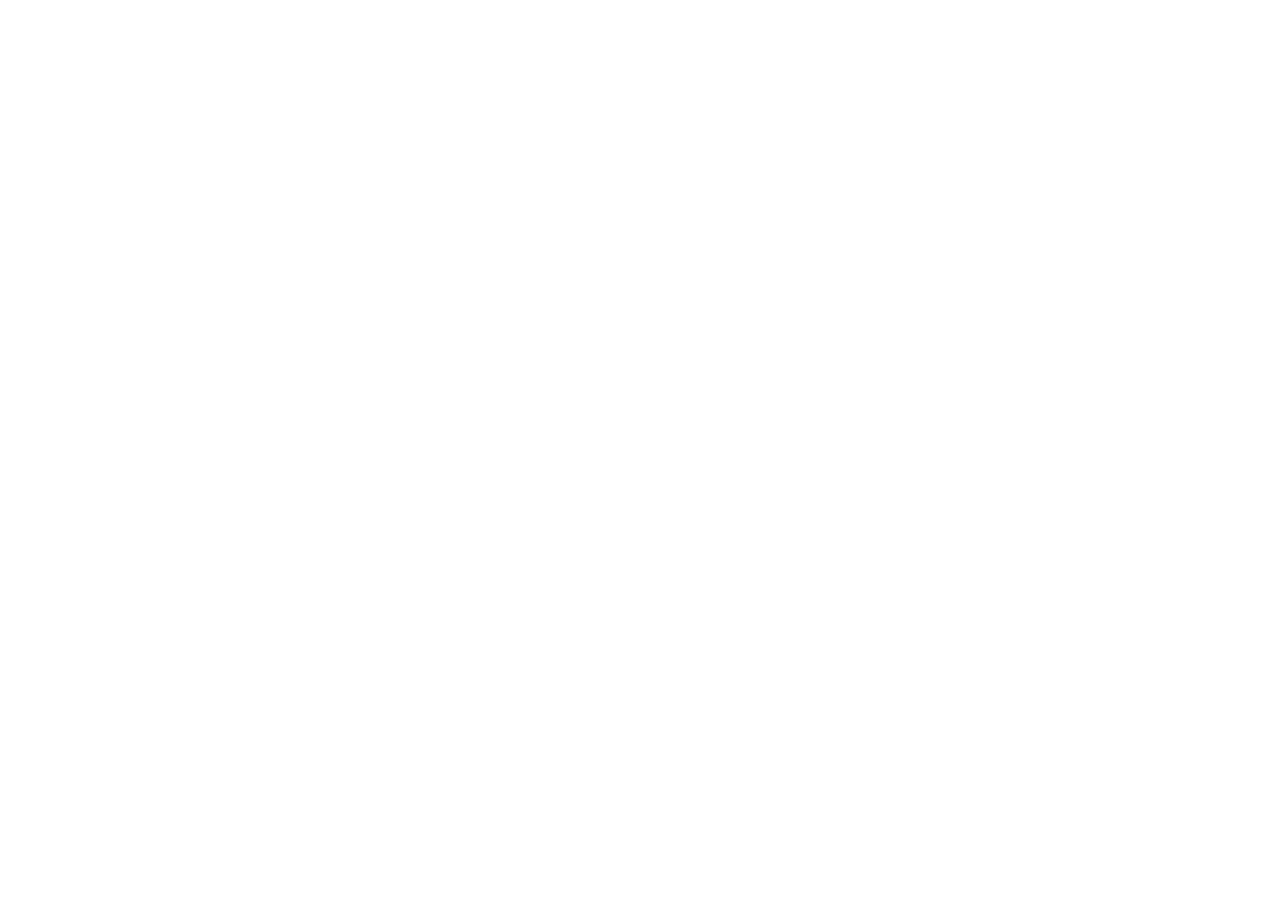
==== pages/emma.html @ 0902ef4c "a" ====
<!DOCTYPE html>
<html lang="en">
<head>
    <meta charset="UTF-8">
    <meta name="viewport" content="width=device-width, initial-scale=1.0">
    <title>Document</title>
</head>
<body>
    
</body>
</html>
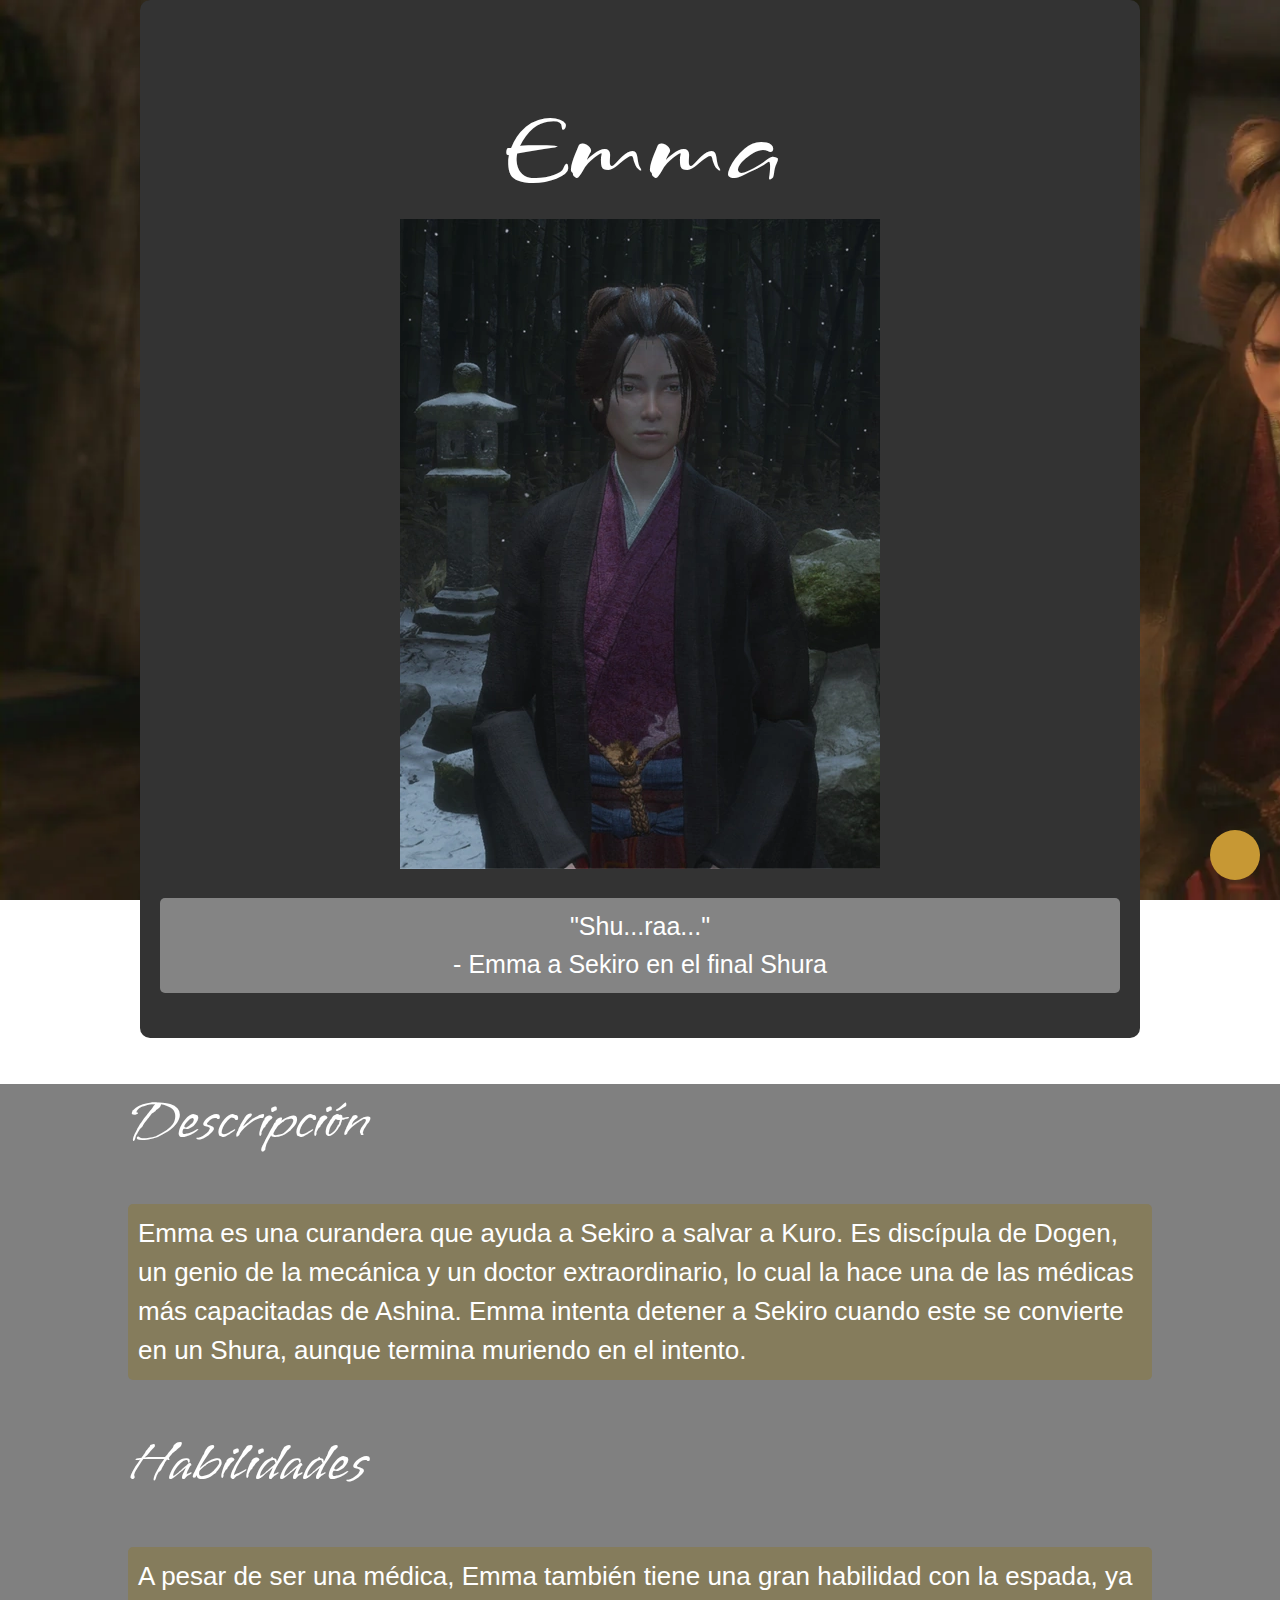
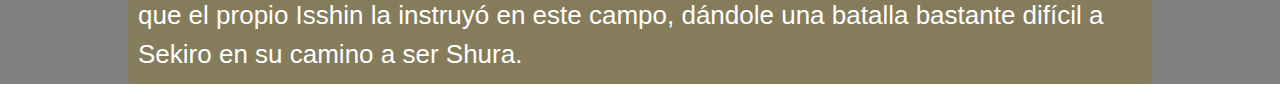
==== commit 13d24430: "Add files via upload" ====
--- a/pages/emma.html
+++ b/pages/emma.html
@@ -1,11 +1,53 @@
 <!DOCTYPE html>
-<html lang="en">
+<html lang="es">
 <head>
     <meta charset="UTF-8">
     <meta name="viewport" content="width=device-width, initial-scale=1.0">
-    <title>Document</title>
+    <title>Emma</title>
+    <link rel="stylesheet" href="../style/secun2.css">
+    <link rel="icon" href="../images/icono2.ico">
+    <style>
+        body {
+            background-image: url(../images/201933017324134_1.webp);
+            background-size: cover;
+            background-repeat: no-repeat;
+            background-attachment: fixed;
+        }
+    </style>
 </head>
 <body>
-    
+    <div class="flotante">
+        <input type="checkbox" id="desplegar" aria-hidden="true">
+        <label for="desplegar" class="boton"></label>
+        <ul class="opciones">
+            <li><a href="../pages/isshin.html">Siguiente Personaje</a></li>
+            <li><a href="../pages/kuro.html">Personaje Anterior</a></li>
+            <li><a href="../index.html">Inicio</a></li>
+        </ul>
+    </div>
+    <header>
+        <h1>Emma</h1>
+        <img src="../images/Emma.webp" alt="emma">
+        <p>"Shu...raa..." <br>- Emma a Sekiro en el final Shura</p>
+    </header>
+    <div id="pag">
+        <main>
+            <section>
+                <h2>Descripción</h2>
+                <p>
+                    Emma es una curandera que ayuda a Sekiro a salvar a Kuro. Es discípula de Dogen, un genio de la mecánica y un doctor extraordinario, lo
+                    cual la hace una de las médicas más capacitadas de Ashina. Emma intenta detener a Sekiro cuando este se convierte en un Shura, aunque termina
+                    muriendo en el intento.
+                </p>
+            </section>
+            <section>
+                <h2>Habilidades</h2>
+                <p>
+                    A pesar de ser una médica, Emma también tiene una gran habilidad con la espada, ya que el propio Isshin la instruyó en este campo, dándole
+                    una batalla bastante difícil a Sekiro en su camino a ser Shura.
+                </p>
+            </section>
+        </main>
+    </div>
 </body>
 </html>--- a/style/secun2.css
+++ b/style/secun2.css
@@ -0,0 +1,171 @@
+@import url('https://fonts.googleapis.com/css2?family=Grechen+Fuemen&family=Vujahday+Script&display=swap');
+
+body{
+    box-sizing: border-box;
+    margin: 0;
+    padding: 0;
+    font-family: Arial, sans-serif;
+    color: rgb(255, 255, 255);
+}
+
+header {
+    text-align: center;
+    background-color: #333;
+    padding: 20px;
+    border-radius: 10px;
+    max-width: 75%;
+    margin: 0 auto;
+}
+
+header img {
+    max-width: 80%;
+    height: auto;
+}
+
+h1 {
+    font-family: "Grechen Fuemen", cursive;
+    font-weight: 400;
+    font-style: normal;
+    color: white;
+    font-size: 100px;
+    margin-bottom: 10px;
+}
+
+#pag {
+    background-color: rgba(48, 48, 48, 0.61);
+}
+
+h2 {
+    font-family: "Vujahday Script", cursive;
+    font-weight: 400;
+    font-style: normal;
+    color: white;
+    font-size: 55px;
+}
+
+p {
+    color: white;
+    font-size: 25px;
+    line-height: 1.5;
+    background-color: rgba(255, 255, 255, 0.4);
+    padding: 10px;
+    border-radius: 5px;
+}
+
+main {
+    width: 80%;
+    margin-left: 10%;
+}
+
+main p {
+    color: white;
+    font-size: 26px;
+    line-height: 1.5;
+    background-color: rgba(141, 116, 32, 0.377);
+    padding: 10px;
+    border-radius: 5px;
+}
+
+.gallery {
+    display: flex;
+    flex-wrap: wrap;
+    gap: 10px;
+    background-color: rgb(143, 54, 51);
+}
+
+.gallery img {
+    flex: 1;
+    max-width: 100%;
+    height: auto;
+}
+
+.flotante {
+    position: fixed;
+    bottom: 20px;
+    right: 20px;
+}
+
+.boton {
+    display: block;
+    width: 50px;
+    height: 50px;
+    background-color: #c79834;
+    border-radius: 50%;
+    cursor: pointer;
+    transition: transform 0.3s, box-shadow 0.3s;
+}
+
+.boton:hover {
+    transform: scale(1.1);
+    box-shadow: 0 0 10px rgba(0, 0, 0, 0.3);
+}
+
+.opciones {
+    list-style: none;
+    padding: 0;
+    margin: 0;
+    position: absolute;
+    bottom: 60px;
+    right: 0;
+    opacity: 0;
+    transform: translateY(10px);
+    transition: opacity 0.3s, transform 0.3s;
+}
+
+.opciones li {
+    margin-bottom: 10px;
+}
+
+.opciones a {
+    display: block;
+    padding: 5px 10px;
+    background-color: #b6a50f;
+    color: #fff;
+    text-decoration: none;
+    border-radius: 5px;
+}
+
+#desplegar:checked + .boton + .opciones {
+    opacity: 1;
+    transform: translateY(0);
+}
+
+#desplegar{
+    display: none;
+}
+
+@media only screen and (max-width: 768px) {
+    header {
+        max-width: 80%;
+    }
+    h1 {
+        font-size: 35px;
+    }
+    h2 {
+        font-size: 30px;
+    }
+    p {
+        font-size: 16px;
+    }
+    ol, ul {
+        font-size: 14px;
+    }
+}
+
+@media only screen and (max-width: 600px) {
+    header {
+        max-width: 100%;
+    }
+    h1 {
+        font-size: 30px;
+    }
+    h2 {
+        font-size: 25px;
+    }
+    p {
+        font-size: 14px;
+    }
+    ol, ul {
+        font-size: 12px;
+    }
+}